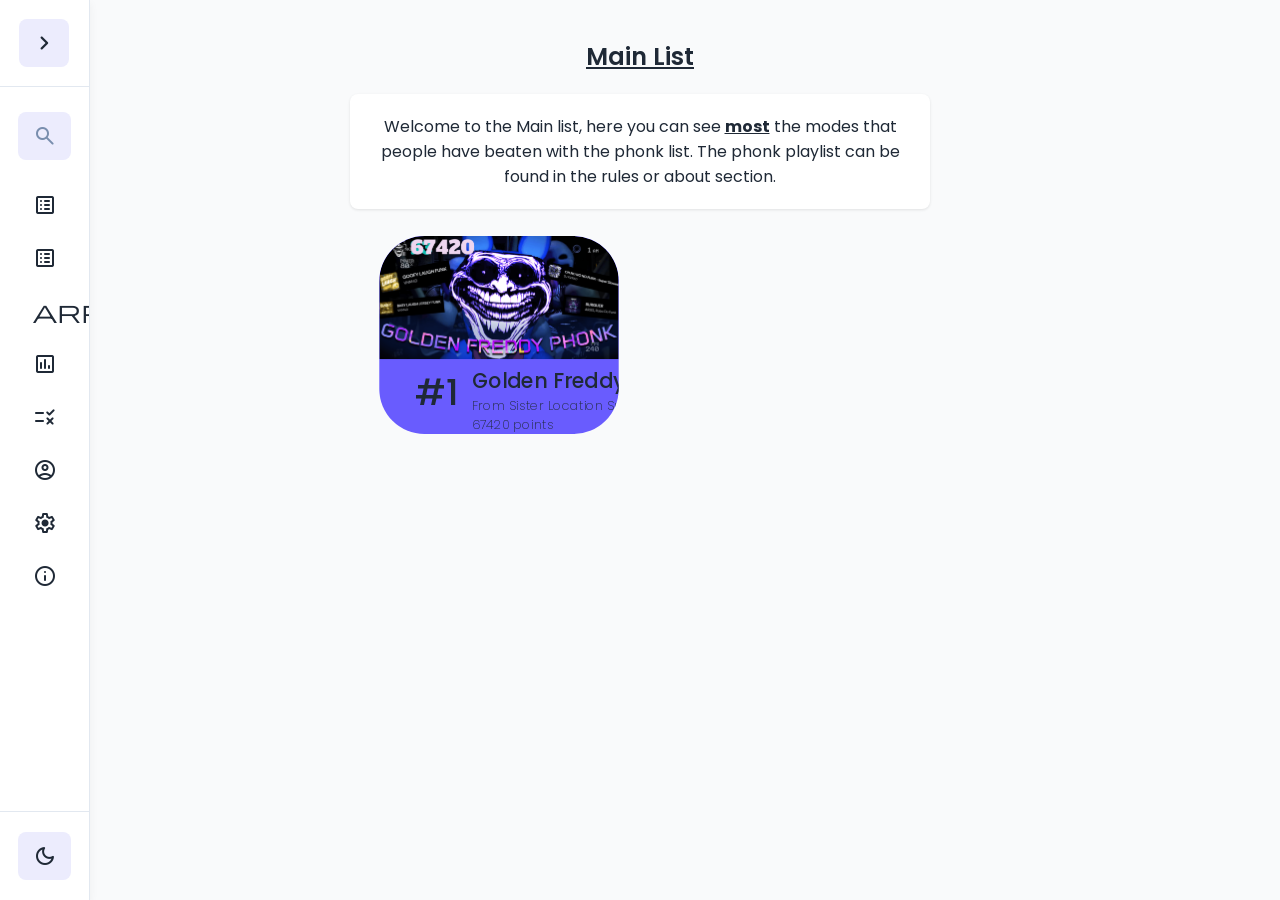
==== index.html @ f4e10a54 "Rename Index.html to index.html" ====
<!DOCTYPE html>
<html lang="en">
<head>
    <meta charset="UTF-8">
    <meta name="viewport" content="width=device-width, initial-scale=1.0">
    <title>Sidebar Menu | TFPL</title>
    <link rel="stylesheet" href="GlobalCSS.css">
    <link rel="stylesheet" href="Css/Index.css">
    <!-- Linking Google Fonts For Icons -->
    <link rel="stylesheet" href="https://fonts.googleapis.com/css2?family=Material+Symbols+Rounded:opsz,wght,FILL,GRAD@20..48,100..700,0..1,-50..200" />
</head>
<body>
    <!-- Site navbar -->
    <nav class="site-nav">
        <button class="sidebar-toggle">
                <span class="material-symbols-rounded"> menu </span>
            </button>
    </nav>

    <div class="container">
        <aside class="sidebar collapsed">
            <!-- Sidebar header -->
            <header class="sidebar-header">
                <img src="Assets/phonkIcon.png" alt="TFPL" class="header-logo" />
                <button class="sidebar-toggle">
                    <span class="material-symbols-rounded"> chevron_left </span>
                </button>
            </header>
    
            <div class="sidebar-content">
                <!-- Search form -->
                <form action="#" class="search-form">
                    <span class="material-symbols-rounded"> search </span>
                    <input type="search" placeholder="Search..." required />
                </form>
    
                <!-- Menu list -->
                <ul class="menu-List">
                    <li class="menu-item">
                        <a href="Index.html" class="menu-link active">
                            <span class="material-symbols-rounded"> list_alt </span>
                            <span class="menu-label">Main List</span>
                        </a>
                    </li>
                     <li class="menu-item">
                        <a href="UnlimitedList.html" class="menu-link">
                            <span class="material-symbols-rounded"> list_alt </span>
                            <span class="menu-label">Unlimited List</span>
                        </a>
                    </li>
                    <li class="menu-item">
                        <a href="UpcomingList.html" class="menu-link">
                            <span class="material-symbols-rounded"> arrow_shape_up_stack </span>
                            <span class="menu-label">Upcoming list</span>
                        </a>
                    </li>
                     <li class="menu-item">
                        <a href="StatsViewer.html" class="menu-link">
                            <span class="material-symbols-rounded"> insert_chart </span>
                            <span class="menu-label">Stats Viewer</span>
                        </a>
                    </li>
                     <li class="menu-item">
                        <a href="#" class="menu-link">
                            <span class="material-symbols-rounded"> rule </span>
                            <span class="menu-label">Rules</span>
                        </a>
                    </li>
                     <li class="menu-item">
                        <a href="#" class="menu-link">
                            <span class="material-symbols-rounded"> account_circle </span>
                            <span class="menu-label">Profile</span>
                        </a>
                    </li>
                     <li class="menu-item">
                        <a href="#" class="menu-link">
                            <span class="material-symbols-rounded"> settings </span>
                            <span class="menu-label">Settings</span>
                        </a>
                    </li>
                     <li class="menu-item">
                        <a href="#" class="menu-link">
                            <span class="material-symbols-rounded"> info </span>
                            <span class="menu-label">About</span>
                        </a>
                    </li>
                </ul>
            </div>
    
            <!-- Sidebar Footer -->
            <div class="sidebar-footer">
                <button class="theme-toggle">
                    <div class="theme-label">
                        <span class="theme-icon material-symbols-rounded"> dark_mode </span>
                        <span class="theme-text">Dark Mode</span>
                    </div>
                    <div class="theme-toggle-track">
                        <div class="theme-toggle-indicator"></div>
                    </div>
                </button>
            </div>
        </aside>
       <div class="entirePage">
           <div class="main-content">
               <h1 class="page-title"><u>Main List</u></h1>
               <p class="card">Welcome to the Main list, here you can see <b><u>most</b></u> the modes that people have beaten with the phonk list. The phonk playlist can be found in the rules or about section.</p>
               <div class="pageContent">
                   <div class="levelWidget hq720" style="border-radius: 50px;">
                    <a href="#" class="levelWidget hq720a">
                        <img src="Assets/hq720.png" alt loading="lazy" class="levelWidget hq720i" style="border-radius: 50px 50px 0px 0px;">
                        <div class="levelInfo hq720" style="background-size: 100% 100%; background-position: center center; background-repeat: no-repeat;">
                            <p class="top hq720">
                                #1
                            </p>
                            <div class="info hq720">
                                <p class="levelName hq720">Golden Freddy Hard Mode</p>
                                <p class="creator hq720">From Sister Location Super Custom Night - 67420 points</p>
                            </div>
                        </div>
                    </a>
                   </div>
               </div>
           </div>
       </div>
    </div>
<script src="script.js"></script>
</body>
</html>
---- GlobalCSS.css ----
/* Import Google Font - Poppins */
@import url('https://fonts.googleapis.com/css2?family=Poppins:ital,wght@0,400;0,600;0,700;1,500&display=swap');

* {
    margin: 0;
    padding: 0;
    box-sizing: border-box;
    font-family: "Poppins", sans-serif;
}

:root {
  /* Light theme colors */
  --color-text-primary: #1F2936;
  --color-text-placeholder: #798EAE;
  --color-bg-primary: #f9fafb;
  --color-bg-secondary: #ECECFD;
  --color-bg-sidebar: #FFFFFF;
  --color-border-hr: #E2E8F0;
  --color-hover-primary: #695CFE;
  --color-hover-secondary: #e2e2fb;
  --color-shadow: rgba(0, 0, 0, 0.05);
}

.dark-theme {
    /* Dark theme colors */
  --color-text-primary: #F1F5F9;
  --color-text-placeholder: #A6B7D2;
  --color-bg-primary: #111827;
  --color-bg-secondary: #3D4859;
  --color-bg-sidebar: #1f2937;
  --color-border-hr: #3B475C;
  --color-hover-secondary: #48566a;
  --color-shadow: rgba(0, 0, 0, 0.3);
}

body {
    background-color: var(--color-bg-primary);
    -webkit-user-select: none;
    -moz-user-select: none;
    -ms-user-select: none;
    user-select: none;
}

.sidebar {
    position: sticky;
    top: 0;
    height: 100vh;
    width: 270px;
    display: flex;
    flex-direction: column;
    flex-shrink: 0;
    background: var(--color-bg-sidebar);
    border-right: 1px solid var(--color-border-hr);
    box-shadow: 0 3px 9px var(--color-shadow);
    transition: width 0.4s ease;
}

.sidebar.collapsed {
    width: 90px;
}

.sidebar .sidebar-header {
    display: flex;
    padding: 20px 18px;
    align-items: center;
    justify-content: space-between;
    border-bottom: 1px solid var(--color-border-hr);
}

.sidebar-header .header-logo {
    width: 46px;
    height: 46px;
    object-fit: cover;
    display: block;
    border-radius: 50%;
    transition: opacity 0.4s ease;
}

.sidebar.collapsed .sidebar-header .header-logo  {
    opacity: 0;
    pointer-events: none;
}

.site-nav .sidebar-toggle,
.sidebar-header .sidebar-toggle {
    height: 40px;
    width: 40px;
    border: none;
    position: absolute;
    right: 18px;
    cursor: pointer;
    border-radius: 8px;
    display: flex;
    align-items: center;
    justify-content: center;
    color: var(--color-text-primary);
    background: var(--color-bg-secondary);
    transition: 0.4s ease;
}

.sidebar.collapsed .sidebar-header .sidebar-toggle {
    height: 48px;
    width: 50px;
    transform: translateX(-2px);
}

.site-nav .sidebar-toggle:hover,
.sidebar-header .sidebar-toggle:hover {
    background: var(--color-hover-secondary)
}

.sidebar-header .sidebar-toggle span {
    font-size: 1.75rem;
    transition: transform 0.4s ease;
}

.sidebar.collapsed .sidebar-toggle span {
    transform: rotate(180deg);
}

.sidebar .sidebar-content {
    flex: 1;
    padding: 20px 18px;
    overflow: hidden auto;
    scrollbar-width: thin;
    scrollbar-color: var(--color-text-placeholder) transparent;
}

.sidebar.collapsed .sidebar-content {
    scrollbar-width: none;
}

.sidebar-content .search-form {
    min-height: 48px;
    border-radius: 8px;
    display: flex;
    padding: 0 15px;
    margin: 5px 0 20px;
    align-items: center;
    white-space: nowrap;
    background: var(--color-bg-secondary);
    transition: 0.4s ease;
}

.sidebar.collapsed .sidebar-content .search-form:hover {
    cursor: pointer;
}

.sidebar.collapsed .sidebar-content .search-form:hover,
.sidebar-content .search-form:focus-within {
    background: var(--color-hover-secondary);
}

.search-form input {
    border: none;
    background: none;
    outline: none;
    font-size: 1rem;
    width: 100%;
    margin-left: 15px;
    color: var(--color-text-primary);
}

.search-form span {
    color: var(--color-text-placeholder);
}

.search-form input::placeholder {
    color: var(--color-text-placeholder);
}

.sidebar-content .menu-List {
    display: flex;
    gap: 4px;
    flex-direction: column;
    list-style-type: none;
}

.menu-List .menu-link {
    text-decoration: none;
    display: flex;
    align-items: center;
    gap: 12px;
    white-space: nowrap;
    padding: 12px 15px;
    border-radius: 8px;
    color: var(--color-text-primary);
    transition: 0.3s ease;
}

.menu-link .menu-label {
    transition: opacity 0.3s ease;
}

.sidebar.collapsed .menu-link .menu-label {
    opacity: 0;
    pointer-events: none;
}

.menu-List .menu-link:is(:hover) {
    color: #fff;
    background: var(--color-hover-primary);
}

.sidebar .sidebar-footer {
    padding: 20px 18px;
    white-space: nowrap;
    border-top: 1px solid var(--color-border-hr);
}

.sidebar-footer .theme-toggle {
    width: 100%;
    min-height: 48px;
    border-radius: 8px;
    border: none;
    cursor: pointer;
    padding: 0 15px;
    display: flex;
    align-items: center;
    color: var(--color-text-primary);
    background: var(--color-bg-secondary);
    transition: 0.3s ease;
}

.sidebar-footer .theme-toggle:hover {
    background: var(--color-hover-secondary);
}

.theme-toggle .theme-label {
    display: flex;
    gap: 10px;
    align-items: center;
}

.theme-toggle .theme-label .theme-text {
    font-size: 1rem;
    transition: opacity 0.4s 0.2s ease;
}

.sidebar.collapsed .theme-toggle :where(.theme-text, .theme-toggle-track) {
    width: 0;
    opacity: 0;
    transition: all 0.2s ease;
}

.theme-toggle .theme-toggle-track {
    height: 24px;
    width: 48px;
    position: relative; 
    border-radius: 999px;
    margin-left: auto;
    background: #c3d1ec;
    transition: opacity 0.4s 0.2s ease, background-color 0.3s ease;
}

body.dark-theme .theme-toggle .theme-toggle-track {
    background: #695CFE;
}

.theme-toggle-track .theme-toggle-indicator {
    position: absolute;
    top: 3px;
    left: 3px;
    height: 18px;
    width: 18px;
    background: #fff;
    border-radius: 50%;
    box-shadow: 0 2px 4px rgba(0, 0, 0, 0.1);
    transition: transform 0.3s ease;
}

body.dark-theme .theme-toggle-track .theme-toggle-indicator {
    transform: translateX(24px);
}

.site-nav {
    display: none;
    position: sticky;
    top: 0;
    padding: 15px 20px;
    background: var(--color-bg-primary);
    border-bottom: 1px solid var(--color-border-hr); 
}

.site-nav .sidebar-toggle {
    position: unset;
}

@media (max-width: 768px) {
    body::before {
        content: "";
        position: absolute;
        inset: 0;
        z-index: 10;
        opacity: 0;
        pointer-events: none;
        background: rgba(0,0,0,0.6);
        transition: 0.4s ease;
    }

    body:has(.sidebar:not(.collapsed))::before {
        opacity: 1;
        pointer-events: auto;
    }

    .site-nav {
        display: block;
        position: fixed;
    }

    .sidebar {
        position: fixed;
        left: 0;
        width: 270px;
        height: 100%;
        z-index: 20;
        transition: left 0.4s ease;
    }

    .sidebar.collapsed {
        left: -270px;
        width: 270px;
    }
}

a {
    text-decoration: none;
    p {
        color: var(--color-text-primary);
        display: block;
    }
}

img {
    overflow-clip-margin: content-box;
    overflow: clip;
}
---- Css/Index.css ----
.container  {
    width: 100%;
    max-width: 100%;
    display: flex;
}

.container .main-content {
    flex: 1;
    padding: 30px;
    color: var(--color-text-primary);
}

.main-content {
    width: auto;
    max-width: 100%;
    flex: 1;
    display: flex;
    flex-direction: column;
}

.main-content .card {
    text-align: center;
}

.entirePage .main-content {
    display: flex;
    flex: 1;
    align-content: center;
    position: fixed;
    top: 1vh;
    left: 50%;
    transform: translate(-50%, 0);
}

.main-content .page-title {
    font-size: 1.5rem;
    font-weight: 600;
    margin-bottom: 20px;
    text-align: center;
    align-items: center;
}

.main-content .card {
    border-radius: 8px;
    padding: 20px;
    background-color: var(--color-bg-sidebar);
    box-shadow: 0 1px 3px rgba(0, 0, 0, 0.1);
}

.pageContent {
  display: grid;
  grid-template-columns: repeat(2, 1fr);
  gap: 16px;
  padding: 16px;
  width: 100%;
  box-sizing: border-box;
}

.levelWidget.hq720 {
    position: relative;
    display: flex;
    flex-direction: column;
    width: 100%;
    height: 100%;
    border-radius: inherit;
    background-color:#695CFE;
    text-decoration: none;
    color: var(--color-text-primary);
    overflow: hidden;
    margin: 0px;
    scale: 0.9;
}

.levelWidget.hq720 .levelWidget.hq720i {
    height: auto;
    width: 100%;
    object-fit: cover;
    border-radius: inherit;
}
 
.levelWidget.hq720 .levelInfo.hq720 {
    display: flex;
    margin-top: auto;
    margin-bottom: auto;
}

.levelWidget.hq720 .levelInfo.hq720 .top.hq720 {
    font-size: 40px;
    font-weight: 500;
    margin-left: 40px;
    margin-right: 15px;
}

.levelWidget.hq720 .levelInfo.hq720 .info.hq720 {
    display: flex;
    flex-direction: column;
    justify-content: center;
}

.levelWidget.hq720 .levelInfo.hq720 .info.hq720 .levelName.hq720 {
    font-weight: 500;
    font-size: 23px;
    white-space: nowrap;
    overflow: hidden;
    text-overflow: ellipsis;
}

.levelWidget.hq720 .levelInfo.hq720 .info.hq720 .creator.hq720 {
    font-size: 14px;
    font-weight: 200;
}

.levelWidget {
  width: 100%;
  box-sizing: border-box;
}

.entirePage {
    display: flex;
    flex-direction: column;
    justify-content: center;
    width: 100%;
}
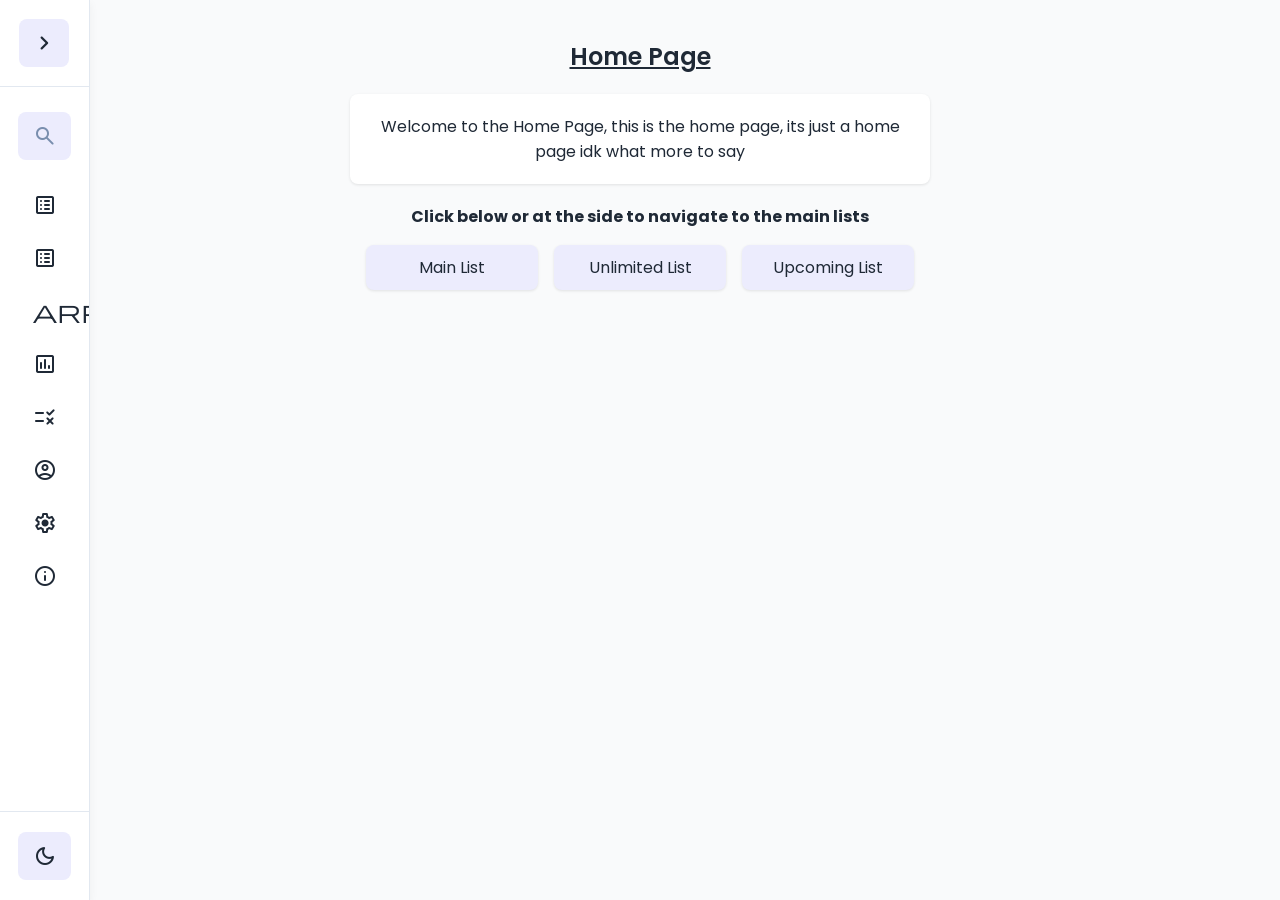
==== commit 63e6da61: "Add files via upload" ====
--- a/index.html
+++ b/index.html
@@ -3,9 +3,9 @@
 <head>
     <meta charset="UTF-8">
     <meta name="viewport" content="width=device-width, initial-scale=1.0">
-    <title>Sidebar Menu | TFPL</title>
+    <title>The Fnaf Phonk List</title>
     <link rel="stylesheet" href="GlobalCSS.css">
-    <link rel="stylesheet" href="Css/Index.css">
+    <link rel="stylesheet" href="Css/index.css">
     <!-- Linking Google Fonts For Icons -->
     <link rel="stylesheet" href="https://fonts.googleapis.com/css2?family=Material+Symbols+Rounded:opsz,wght,FILL,GRAD@20..48,100..700,0..1,-50..200" />
 </head>
@@ -37,7 +37,7 @@
                 <!-- Menu list -->
                 <ul class="menu-List">
                     <li class="menu-item">
-                        <a href="Index.html" class="menu-link active">
+                        <a href="MainList.html" class="menu-link active">
                             <span class="material-symbols-rounded"> list_alt </span>
                             <span class="menu-label">Main List</span>
                         </a>
@@ -61,7 +61,7 @@
                         </a>
                     </li>
                      <li class="menu-item">
-                        <a href="#" class="menu-link">
+                        <a href="Rules.html" class="menu-link">
                             <span class="material-symbols-rounded"> rule </span>
                             <span class="menu-label">Rules</span>
                         </a>
@@ -102,27 +102,17 @@
         </aside>
        <div class="entirePage">
            <div class="main-content">
-               <h1 class="page-title"><u>Main List</u></h1>
-               <p class="card">Welcome to the Main list, here you can see <b><u>most</b></u> the modes that people have beaten with the phonk list. The phonk playlist can be found in the rules or about section.</p>
-               <div class="pageContent">
-                   <div class="levelWidget hq720" style="border-radius: 50px;">
-                    <a href="#" class="levelWidget hq720a">
-                        <img src="Assets/hq720.png" alt loading="lazy" class="levelWidget hq720i" style="border-radius: 50px 50px 0px 0px;">
-                        <div class="levelInfo hq720" style="background-size: 100% 100%; background-position: center center; background-repeat: no-repeat;">
-                            <p class="top hq720">
-                                #1
-                            </p>
-                            <div class="info hq720">
-                                <p class="levelName hq720">Golden Freddy Hard Mode</p>
-                                <p class="creator hq720">From Sister Location Super Custom Night - 67420 points</p>
-                            </div>
-                        </div>
-                    </a>
-                   </div>
+               <h1 class="page-title"><u>Home Page</u></h1>
+               <p class="card">Welcome to the Home Page, this is the home page, its just a home page idk what more to say</p>
+               <p style="text-align: center; margin-top: 20px;"><b>Click below or at the side to navigate to the main lists</b></p>
+               <div class="pageContent">              
+                    <a href="MainList.html" alt="Main List"><p class="ML">Main List</p></a> 
+                    <a href="UnlimitedList.html" alt="Unlimited List"><p class="UL">Unlimited List</p></a>
+                    <a href="UpcomingList.html" alt="Upcoming List"><p class="UpL">Upcoming List</p></a>
                </div>
            </div>
        </div>
     </div>
 <script src="script.js"></script>
 </body>
-</html>
+</html>
--- a/Css/index.css
+++ b/Css/index.css
@@ -0,0 +1,106 @@
+.container  {
+    width: 100%;
+    max-width: 100%;
+    display: flex;
+}
+
+.container .main-content {
+    flex: 1;
+    padding: 30px;
+    color: var(--color-text-primary);
+}
+
+.main-content {
+    width: auto;
+    max-width: 100%;
+    flex: 1;
+    display: flex;
+    flex-direction: column;
+}
+
+.main-content .card {
+    text-align: center;
+}
+
+.entirePage .main-content {
+    display: flex;
+    flex: 1;
+    align-content: center;
+    position: fixed;
+    top: 1vh;
+    left: 50%;
+    transform: translate(-50%, 0);
+}
+
+.main-content .page-title {
+    font-size: 1.5rem;
+    font-weight: 600;
+    margin-bottom: 20px;
+    text-align: center;
+    align-items: center;
+}
+
+.main-content .card {
+    border-radius: 8px;
+    padding: 20px;
+    background-color: var(--color-bg-sidebar);
+    box-shadow: 0 1px 3px rgba(0, 0, 0, 0.1);
+}
+
+.pageContent {
+  display: grid;
+  grid-template-columns: repeat(3, 1fr);
+  gap: 16px;
+  padding: 16px;
+  width: 100%;
+  box-sizing: border-box;
+}
+
+.entirePage {
+    display: flex;
+    flex-direction: column;
+    justify-content: center;
+    width: 100%;
+}
+
+.ML {
+    background-color: var(--color-bg-secondary);
+    padding: 10px;
+    border-radius: 8px;
+    text-align: center;
+    box-shadow: 0 1px 3px rgba(0, 0, 0, 0.1);
+    transition: 0.4s ease;
+}
+
+.ML:hover {
+    background-color: var(--color-hover-primary);
+    color: var(--color-bg-primary);
+}
+
+.UL {
+    background-color: var(--color-bg-secondary);
+    padding: 10px;
+    border-radius: 8px;
+    text-align: center;
+    box-shadow: 0 1px 3px rgba(0, 0, 0, 0.1);
+    transition: 0.4s ease;
+}
+
+.UL:hover {
+    background-color: var(--color-hover-primary);
+    color: var(--color-bg-primary);
+}
+
+.UpL {
+    background-color: var(--color-bg-secondary);
+    padding: 10px;
+    border-radius: 8px;
+    text-align: center;
+    box-shadow: 0 1px 3px rgba(0, 0, 0, 0.1);
+    transition: 0.4s ease;
+}
+
+.UpL:hover {
+    background-color: var(--color-hover-primary);
+    color: var(--color-bg-primary);
+}
